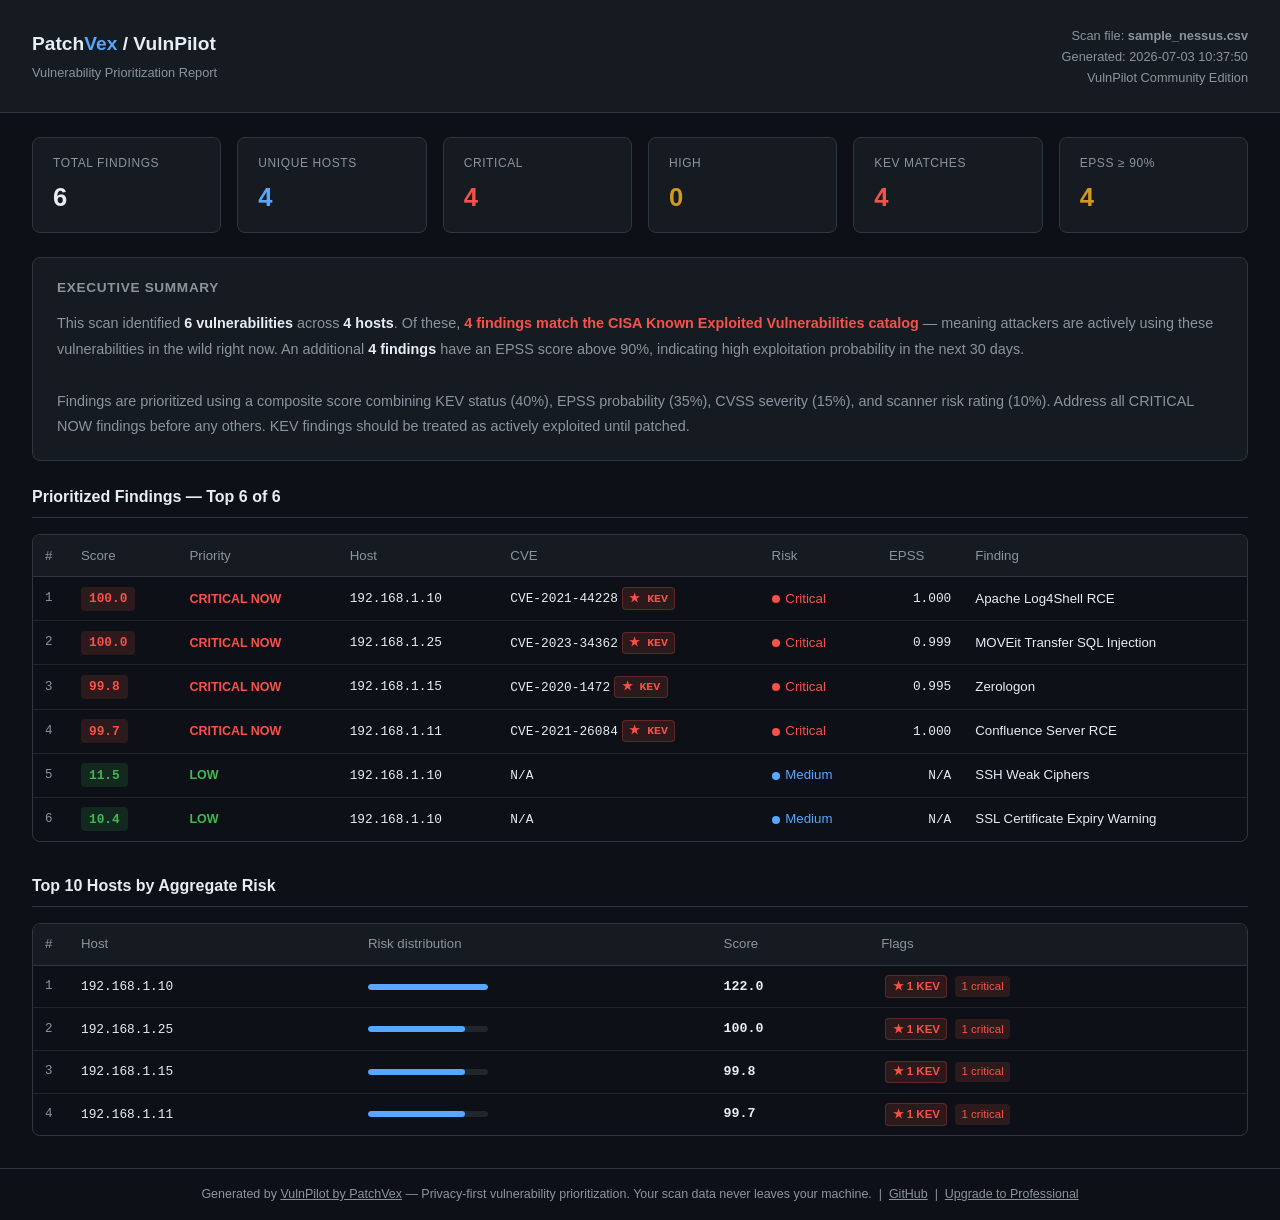
==== assets/sample-report.html @ 8b7f9607 "docs: screenshots, real sample report, CVSS-only comparison" ====
<!DOCTYPE html>
<html lang="en">
<head>
  <meta charset="UTF-8" />
  <meta name="viewport" content="width=device-width, initial-scale=1.0" />
  <title>VulnPilot Report — sample_nessus.csv</title>
  <style>
    *, *::before, *::after { box-sizing: border-box; margin: 0; padding: 0; }
    :root {
      --bg: #0d1117; --surface: #161b22; --border: #30363d;
      --text: #e6edf3; --muted: #8b949e; --accent: #58a6ff;
      --green: #3fb950; --red: #f85149; --orange: #d29922;
      --font: -apple-system, BlinkMacSystemFont, 'Segoe UI', sans-serif;
      --mono: 'SFMono-Regular', Consolas, monospace;
    }
    body { background: var(--bg); color: var(--text); font-family: var(--font); line-height: 1.5; font-size: 14px; }
    a { color: var(--accent); }

    /* HEADER */
    .header { background: var(--surface); border-bottom: 1px solid var(--border); padding: 1.5rem 2rem; display: flex; justify-content: space-between; align-items: center; }
    .header-brand { font-size: 1.2rem; font-weight: 700; }
    .header-brand span { color: var(--accent); }
    .header-meta { font-size: 0.8rem; color: var(--muted); text-align: right; }
    .header-meta div { margin-top: 2px; }

    /* SUMMARY CARDS */
    .summary { display: grid; grid-template-columns: repeat(auto-fit, minmax(140px, 1fr)); gap: 1rem; padding: 1.5rem 2rem; }
    .card { background: var(--surface); border: 1px solid var(--border); border-radius: 8px; padding: 1rem 1.25rem; }
    .card-label { font-size: 0.75rem; color: var(--muted); text-transform: uppercase; letter-spacing: 0.05em; margin-bottom: 0.4rem; }
    .card-value { font-size: 1.6rem; font-weight: 700; }
    .card-value.red { color: var(--red); }
    .card-value.orange { color: var(--orange); }
    .card-value.blue { color: var(--accent); }
    .card-value.green { color: var(--green); }

    /* EXECUTIVE SUMMARY */
    .exec-summary { margin: 0 2rem 1.5rem; background: var(--surface); border: 1px solid var(--border); border-radius: 8px; padding: 1.25rem 1.5rem; }
    .exec-title { font-size: 0.85rem; font-weight: 600; color: var(--muted); text-transform: uppercase; letter-spacing: 0.05em; margin-bottom: 0.75rem; }
    .exec-body { font-size: 0.9rem; color: var(--muted); line-height: 1.8; }
    .exec-body strong { color: var(--text); }

    /* SECTION */
    .section { padding: 0 2rem 2rem; }
    .section-title { font-size: 1rem; font-weight: 600; margin-bottom: 1rem; padding-bottom: 0.5rem; border-bottom: 1px solid var(--border); }

    /* TABLE */
    .table-wrap { overflow-x: auto; border: 1px solid var(--border); border-radius: 8px; }
    table { width: 100%; border-collapse: collapse; font-size: 0.83rem; }
    th { background: var(--surface); padding: 0.65rem 0.75rem; text-align: left; font-weight: 500; color: var(--muted); border-bottom: 1px solid var(--border); white-space: nowrap; }
    td { padding: 0.6rem 0.75rem; border-bottom: 1px solid #21262d; vertical-align: middle; }
    tr:last-child td { border-bottom: none; }
    tr:hover td { background: #1c2128; }
    .num { color: var(--muted); font-family: var(--mono); font-size: 0.78rem; width: 36px; }
    .host-cell { font-family: var(--mono); font-size: 0.8rem; }
    .cve-cell { font-family: var(--mono); font-size: 0.8rem; white-space: nowrap; }
    .name-cell { max-width: 280px; }
    .epss-cell { font-family: var(--mono); font-size: 0.8rem; text-align: right; }
    .score-val { font-family: var(--mono); font-weight: 600; }

    /* PILLS */
    .score-pill { display: inline-block; padding: 0.15rem 0.5rem; border-radius: 4px; font-family: var(--mono); font-size: 0.8rem; font-weight: 600; white-space: nowrap; }
    .label-pill { font-size: 0.78rem; font-weight: 600; white-space: nowrap; }
    .kev-badge { display: inline-block; background: #f8514922; color: var(--red); border: 1px solid #f8514944; border-radius: 4px; padding: 0.1rem 0.4rem; font-size: 0.72rem; font-weight: 600; margin-left: 4px; white-space: nowrap; }
    .crit-tag { display: inline-block; background: #f8514922; color: var(--red); border-radius: 4px; padding: 0.1rem 0.4rem; font-size: 0.72rem; margin-left: 4px; }
    .risk-dot { display: inline-block; width: 8px; height: 8px; border-radius: 50%; vertical-align: middle; margin-right: 2px; }

    /* HOST BAR */
    .bar-wrap { background: #21262d; border-radius: 4px; height: 6px; width: 120px; overflow: hidden; }
    .bar-fill { background: var(--accent); height: 100%; border-radius: 4px; }

    /* UPGRADE */
    .upgrade-banner { margin: 0 2rem 2rem; border: 1px solid #d2992244; border-radius: 8px; background: #d2992211; padding: 1.25rem 1.5rem; }
    .upgrade-text { font-size: 0.9rem; margin-bottom: 0.5rem; }
    .upgrade-sub { font-size: 0.82rem; color: var(--muted); margin-bottom: 1rem; }
    .upgrade-btn { display: inline-block; background: var(--accent); color: #0d1117; padding: 0.5rem 1.25rem; border-radius: 6px; font-size: 0.85rem; font-weight: 600; text-decoration: none; }

    /* FOOTER */
    .footer { border-top: 1px solid var(--border); padding: 1rem 2rem; text-align: center; font-size: 0.78rem; color: var(--muted); }
    .footer a { color: var(--muted); }

    @media print {
      .upgrade-banner { display: none; }
      body { background: white; color: black; }
    }
  </style>
</head>
<body>

<div class="header">
  <div>
    <div class="header-brand">Patch<span>Vex</span> / VulnPilot</div>
    <div style="font-size:0.8rem;color:var(--muted);margin-top:4px">Vulnerability Prioritization Report</div>
  </div>
  <div class="header-meta">
    <div>Scan file: <strong>sample_nessus.csv</strong></div>
    <div>Generated: 2026-07-03 10:37:50</div>
    <div>VulnPilot Community Edition</div>
  </div>
</div>

<div class="summary">
  <div class="card">
    <div class="card-label">Total findings</div>
    <div class="card-value">6</div>
  </div>
  <div class="card">
    <div class="card-label">Unique hosts</div>
    <div class="card-value blue">4</div>
  </div>
  <div class="card">
    <div class="card-label">Critical</div>
    <div class="card-value red">4</div>
  </div>
  <div class="card">
    <div class="card-label">High</div>
    <div class="card-value orange">0</div>
  </div>
  <div class="card">
    <div class="card-label">KEV matches</div>
    <div class="card-value red">4</div>
  </div>
  <div class="card">
    <div class="card-label">EPSS ≥ 90%</div>
    <div class="card-value orange">4</div>
  </div>
</div>

<div class="exec-summary">
  <div class="exec-title">Executive Summary</div>
  <div class="exec-body">
    This scan identified <strong>6 vulnerabilities</strong> across <strong>4 hosts</strong>.
    Of these, <strong style="color:var(--red)">4 findings match the CISA Known Exploited Vulnerabilities catalog</strong> —
    meaning attackers are actively using these vulnerabilities in the wild right now.
    An additional <strong>4 findings</strong> have an EPSS score above 90%, indicating high exploitation probability in the next 30 days.
    <br><br>
    Findings are prioritized using a composite score combining KEV status (40%), EPSS probability (35%),
    CVSS severity (15%), and scanner risk rating (10%). Address all CRITICAL NOW findings before any others.
    KEV findings should be treated as actively exploited until patched.
  </div>
</div>



<div class="section">
  <div class="section-title">Prioritized Findings — Top 6 of 6</div>
  <div class="table-wrap">
    <table>
      <thead>
        <tr>
          <th>#</th>
          <th>Score</th>
          <th>Priority</th>
          <th>Host</th>
          <th>CVE</th>
          <th>Risk</th>
          <th>EPSS</th>
          <th>Finding</th>
        </tr>
      </thead>
      <tbody>
        
        <tr>
          <td class="num">1</td>
          <td><span class="score-pill" style="background:#f8514922;color:#f85149">100.0</span></td>
          <td><span class="label-pill" style="color:#f85149">CRITICAL NOW</span></td>
          <td class="host-cell">192.168.1.10</td>
          <td class="cve-cell">CVE-2021-44228<span class="kev-badge">★ KEV</span></td>
          <td><span class="risk-dot" style="background:#f85149"></span> <span style="color:#f85149">Critical</span></td>
          <td class="epss-cell">1.000</td>
          <td class="name-cell">Apache Log4Shell RCE</td>
        </tr>
        <tr>
          <td class="num">2</td>
          <td><span class="score-pill" style="background:#f8514922;color:#f85149">100.0</span></td>
          <td><span class="label-pill" style="color:#f85149">CRITICAL NOW</span></td>
          <td class="host-cell">192.168.1.25</td>
          <td class="cve-cell">CVE-2023-34362<span class="kev-badge">★ KEV</span></td>
          <td><span class="risk-dot" style="background:#f85149"></span> <span style="color:#f85149">Critical</span></td>
          <td class="epss-cell">0.999</td>
          <td class="name-cell">MOVEit Transfer SQL Injection</td>
        </tr>
        <tr>
          <td class="num">3</td>
          <td><span class="score-pill" style="background:#f8514922;color:#f85149">99.8</span></td>
          <td><span class="label-pill" style="color:#f85149">CRITICAL NOW</span></td>
          <td class="host-cell">192.168.1.15</td>
          <td class="cve-cell">CVE-2020-1472<span class="kev-badge">★ KEV</span></td>
          <td><span class="risk-dot" style="background:#f85149"></span> <span style="color:#f85149">Critical</span></td>
          <td class="epss-cell">0.995</td>
          <td class="name-cell">Zerologon</td>
        </tr>
        <tr>
          <td class="num">4</td>
          <td><span class="score-pill" style="background:#f8514922;color:#f85149">99.7</span></td>
          <td><span class="label-pill" style="color:#f85149">CRITICAL NOW</span></td>
          <td class="host-cell">192.168.1.11</td>
          <td class="cve-cell">CVE-2021-26084<span class="kev-badge">★ KEV</span></td>
          <td><span class="risk-dot" style="background:#f85149"></span> <span style="color:#f85149">Critical</span></td>
          <td class="epss-cell">1.000</td>
          <td class="name-cell">Confluence Server RCE</td>
        </tr>
        <tr>
          <td class="num">5</td>
          <td><span class="score-pill" style="background:#3fb95022;color:#3fb950">11.5</span></td>
          <td><span class="label-pill" style="color:#3fb950">LOW</span></td>
          <td class="host-cell">192.168.1.10</td>
          <td class="cve-cell">N/A</td>
          <td><span class="risk-dot" style="background:#58a6ff"></span> <span style="color:#58a6ff">Medium</span></td>
          <td class="epss-cell">N/A</td>
          <td class="name-cell">SSH Weak Ciphers</td>
        </tr>
        <tr>
          <td class="num">6</td>
          <td><span class="score-pill" style="background:#3fb95022;color:#3fb950">10.4</span></td>
          <td><span class="label-pill" style="color:#3fb950">LOW</span></td>
          <td class="host-cell">192.168.1.10</td>
          <td class="cve-cell">N/A</td>
          <td><span class="risk-dot" style="background:#58a6ff"></span> <span style="color:#58a6ff">Medium</span></td>
          <td class="epss-cell">N/A</td>
          <td class="name-cell">SSL Certificate Expiry Warning</td>
        </tr>
      </tbody>
    </table>
  </div>
</div>

<div class="section">
  <div class="section-title">Top 10 Hosts by Aggregate Risk</div>
  <div class="table-wrap">
    <table>
      <thead>
        <tr>
          <th>#</th>
          <th>Host</th>
          <th>Risk distribution</th>
          <th>Score</th>
          <th>Flags</th>
        </tr>
      </thead>
      <tbody>
        
        <tr>
          <td class="num">1</td>
          <td class="host-cell">192.168.1.10</td>
          <td>
            <div class="bar-wrap">
              <div class="bar-fill" style="width:100%"></div>
            </div>
          </td>
          <td class="score-val">122.0</td>
          <td><span class="kev-badge">★ 1 KEV</span> <span class="crit-tag">1 critical</span></td>
        </tr>
        <tr>
          <td class="num">2</td>
          <td class="host-cell">192.168.1.25</td>
          <td>
            <div class="bar-wrap">
              <div class="bar-fill" style="width:81%"></div>
            </div>
          </td>
          <td class="score-val">100.0</td>
          <td><span class="kev-badge">★ 1 KEV</span> <span class="crit-tag">1 critical</span></td>
        </tr>
        <tr>
          <td class="num">3</td>
          <td class="host-cell">192.168.1.15</td>
          <td>
            <div class="bar-wrap">
              <div class="bar-fill" style="width:81%"></div>
            </div>
          </td>
          <td class="score-val">99.8</td>
          <td><span class="kev-badge">★ 1 KEV</span> <span class="crit-tag">1 critical</span></td>
        </tr>
        <tr>
          <td class="num">4</td>
          <td class="host-cell">192.168.1.11</td>
          <td>
            <div class="bar-wrap">
              <div class="bar-fill" style="width:81%"></div>
            </div>
          </td>
          <td class="score-val">99.7</td>
          <td><span class="kev-badge">★ 1 KEV</span> <span class="crit-tag">1 critical</span></td>
        </tr>
      </tbody>
    </table>
  </div>
</div>

<div class="footer">
  Generated by <a href="https://patchvex.com">VulnPilot by PatchVex</a> —
  Privacy-first vulnerability prioritization. Your scan data never leaves your machine.
  &nbsp;|&nbsp; <a href="https://github.com/PatchVex/vulnpilot">GitHub</a>
  &nbsp;|&nbsp; <a href="https://patchvex.com/pricing">Upgrade to Professional</a>
</div>

</body>
</html>
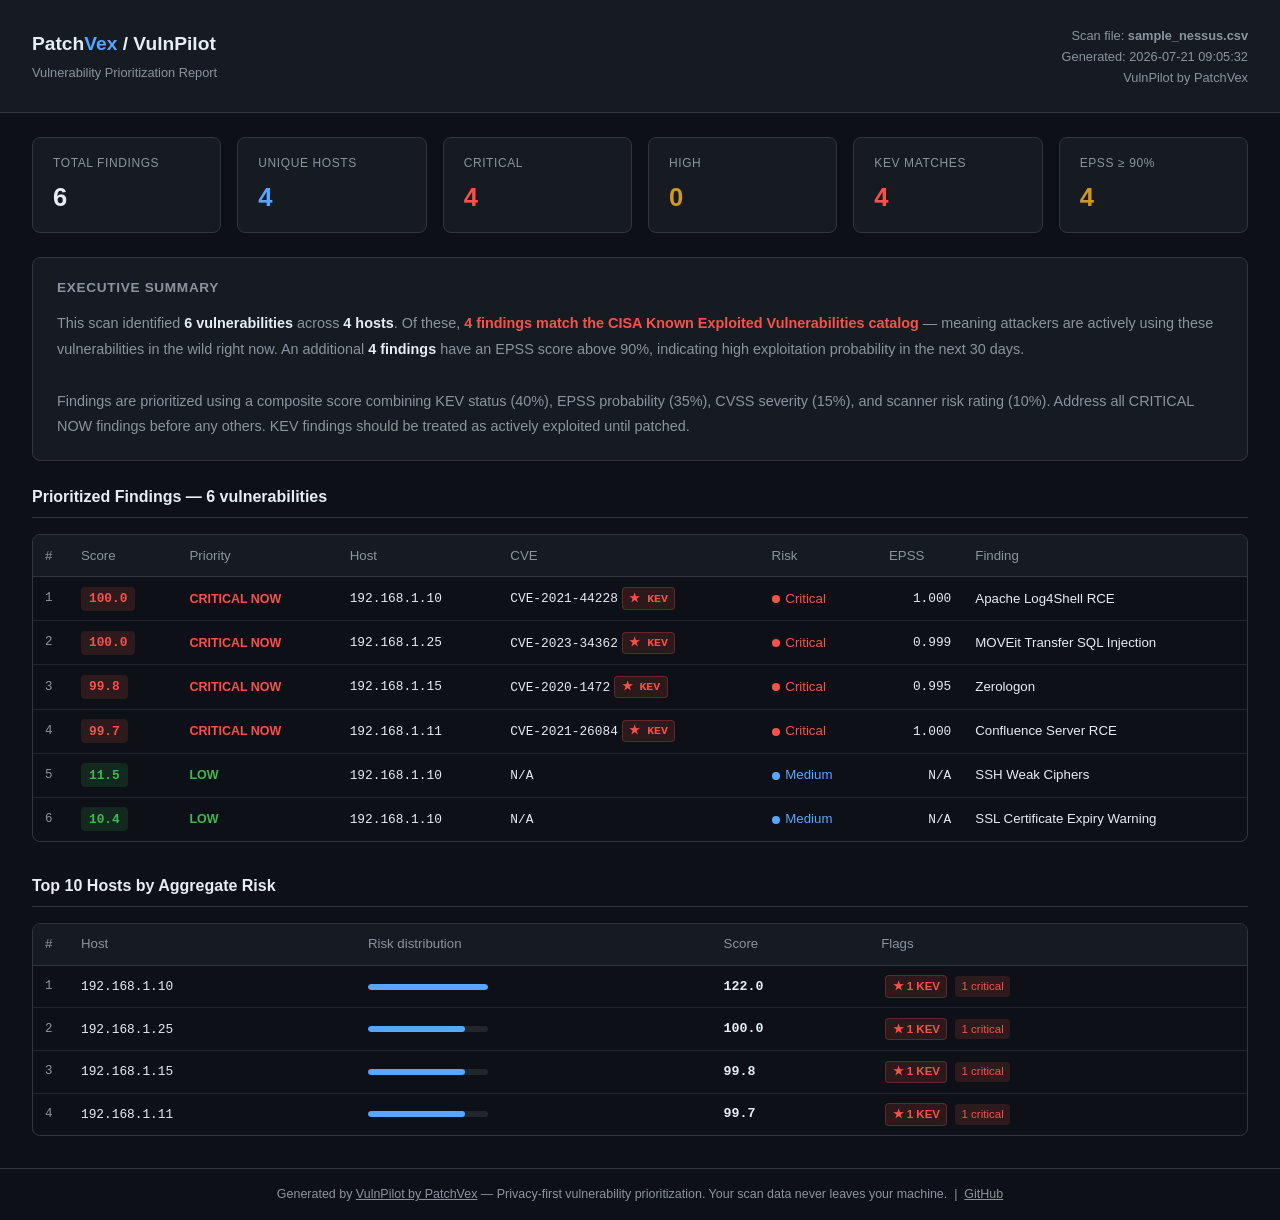
==== commit af0f68fb: "release: Community v1.0.0" ====
--- a/assets/sample-report.html
+++ b/assets/sample-report.html
@@ -68,18 +68,11 @@
     .bar-wrap { background: #21262d; border-radius: 4px; height: 6px; width: 120px; overflow: hidden; }
     .bar-fill { background: var(--accent); height: 100%; border-radius: 4px; }
 
-    /* UPGRADE */
-    .upgrade-banner { margin: 0 2rem 2rem; border: 1px solid #d2992244; border-radius: 8px; background: #d2992211; padding: 1.25rem 1.5rem; }
-    .upgrade-text { font-size: 0.9rem; margin-bottom: 0.5rem; }
-    .upgrade-sub { font-size: 0.82rem; color: var(--muted); margin-bottom: 1rem; }
-    .upgrade-btn { display: inline-block; background: var(--accent); color: #0d1117; padding: 0.5rem 1.25rem; border-radius: 6px; font-size: 0.85rem; font-weight: 600; text-decoration: none; }
-
     /* FOOTER */
     .footer { border-top: 1px solid var(--border); padding: 1rem 2rem; text-align: center; font-size: 0.78rem; color: var(--muted); }
     .footer a { color: var(--muted); }
 
     @media print {
-      .upgrade-banner { display: none; }
       body { background: white; color: black; }
     }
   </style>
@@ -93,8 +86,8 @@
   </div>
   <div class="header-meta">
     <div>Scan file: <strong>sample_nessus.csv</strong></div>
-    <div>Generated: 2026-07-03 10:37:50</div>
-    <div>VulnPilot Community Edition</div>
+    <div>Generated: 2026-07-21 09:05:32</div>
+    <div>VulnPilot by PatchVex</div>
   </div>
 </div>
 
@@ -139,10 +132,8 @@
   </div>
 </div>
 
-
-
 <div class="section">
-  <div class="section-title">Prioritized Findings — Top 6 of 6</div>
+  <div class="section-title">Prioritized Findings — 6 vulnerabilities</div>
   <div class="table-wrap">
     <table>
       <thead>
@@ -292,7 +283,6 @@
   Generated by <a href="https://patchvex.com">VulnPilot by PatchVex</a> —
   Privacy-first vulnerability prioritization. Your scan data never leaves your machine.
   &nbsp;|&nbsp; <a href="https://github.com/PatchVex/vulnpilot">GitHub</a>
-  &nbsp;|&nbsp; <a href="https://patchvex.com/pricing">Upgrade to Professional</a>
 </div>
 
 </body>
